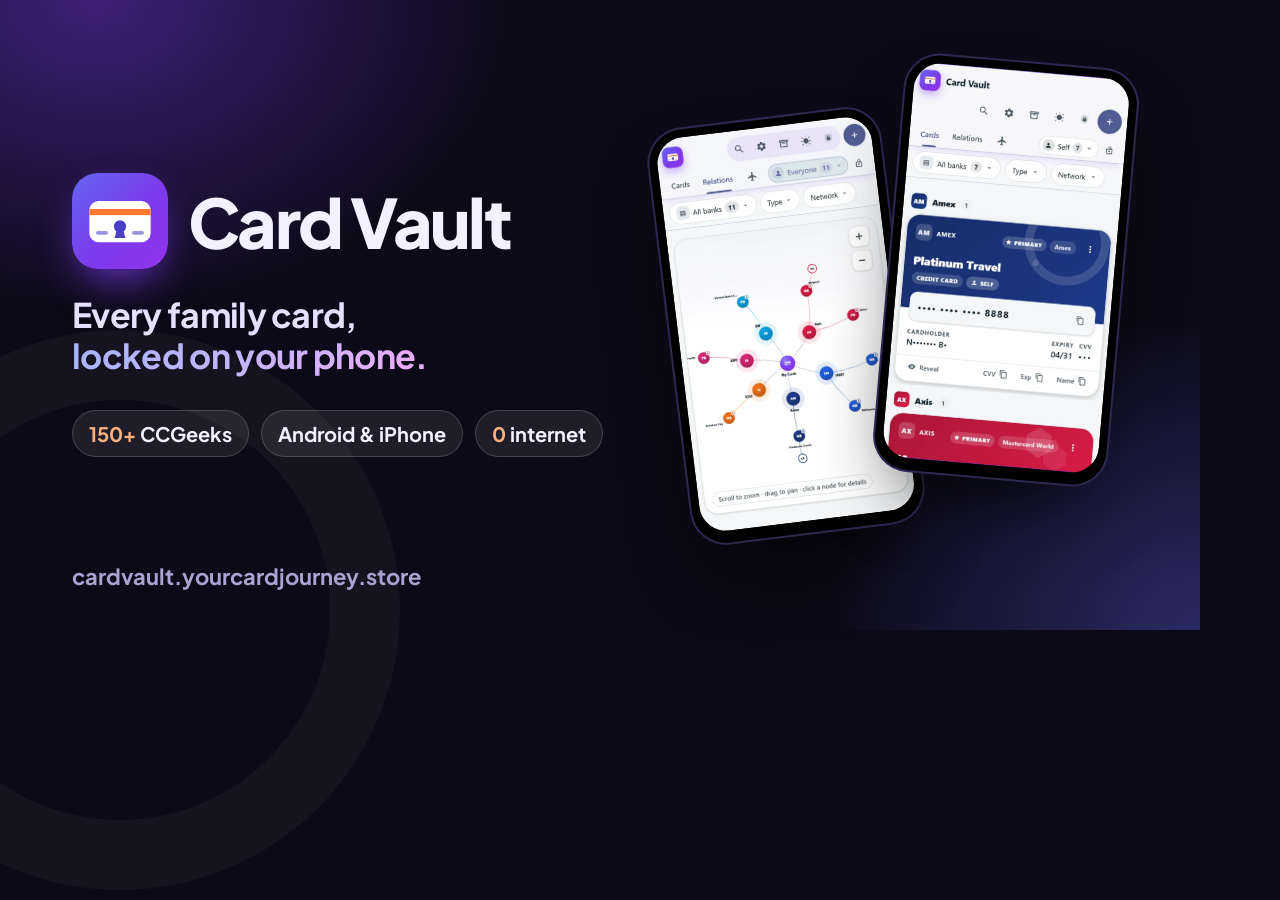
==== tools/og.html @ 08d08ed6 "Share cover image + Open Graph / X card tags for link previews Co-Authored-By: Claude Opus 5.5 <nore" ====
<!doctype html>
<!-- Source for assets/og-cover.jpg (1200x630 WhatsApp / X share card).
     Regenerate: python tools/make-og.py -->
<html><head><meta charset="utf-8">
<link href="https://fonts.googleapis.com/css2?family=Plus+Jakarta+Sans:wght@600;700;800&display=swap" rel="stylesheet">
<style>
*{margin:0;box-sizing:border-box}
body{width:1200px;height:630px;overflow:hidden;background:#0c0a18;font-family:"Plus Jakarta Sans",sans-serif;color:#f3f1ff;position:relative}
.glow{position:absolute;inset:0;background:radial-gradient(700px 520px at 8% 0%,rgba(124,58,237,.45),transparent 60%),radial-gradient(620px 520px at 100% 100%,rgba(99,102,241,.35),transparent 60%)}
.ring{position:absolute;left:-160px;bottom:-260px;width:560px;height:560px;border-radius:50%;border:70px solid rgba(255,255,255,.035)}
.left{position:absolute;left:72px;top:0;bottom:0;width:560px;display:flex;flex-direction:column;justify-content:center}
.brand{display:flex;align-items:center;gap:20px}
.brand img{width:96px;height:96px;border-radius:26px;box-shadow:0 18px 40px -12px rgba(124,58,237,.9)}
.brand b{font-size:68px;font-weight:800;letter-spacing:-.04em;line-height:1}
.tag{margin-top:26px;font-size:34px;font-weight:700;line-height:1.2;letter-spacing:-.02em;color:#e6e0ff}
.tag em{font-style:normal;background:linear-gradient(135deg,#a5b4fc,#c4b5fd 50%,#f0abfc);-webkit-background-clip:text;background-clip:text;color:transparent}
.chips{display:flex;gap:12px;margin-top:34px;flex-wrap:wrap}
.chip{padding:10px 16px;border-radius:999px;background:rgba(255,255,255,.08);border:1px solid rgba(255,255,255,.16);font-size:20px;font-weight:700;white-space:nowrap}
.chip b{color:#ffb27f}
.url{position:absolute;left:72px;bottom:40px;font-size:22px;font-weight:700;color:#a9a3cf}
.phones{position:absolute;right:40px;top:0;bottom:0;width:520px}
.ph{position:absolute;width:232px;aspect-ratio:9/16;border-radius:34px;padding:8px;background:#000;box-shadow:0 0 0 2px #2c2850,0 40px 80px -30px rgba(0,0,0,.9)}
.ph img{width:100%;height:100%;object-fit:cover;object-position:top;border-radius:27px}
.p1{left:30px;top:118px;transform:rotate(-7deg)}
.p2{left:250px;top:62px;transform:rotate(5deg);z-index:2}
</style></head>
<body>
<div class="glow"></div><div class="ring"></div>
<div class="left">
  <div class="brand"><img src="../assets/favicon.svg"><b>Card Vault</b></div>
  <p class="tag">Every family card,<br><em>locked on your phone.</em></p>
  <div class="chips">
    <span class="chip"><b>150+</b> CCGeeks</span>
    <span class="chip">Android &amp; iPhone</span>
    <span class="chip"><b>0</b> internet</span>
  </div>
</div>
<div class="url">cardvault.yourcardjourney.store</div>
<div class="phones">
  <div class="ph p1"><img src="../assets/09-relations-map.webp"></div>
  <div class="ph p2"><img src="../assets/01-cards.webp"></div>
</div>
</body></html>
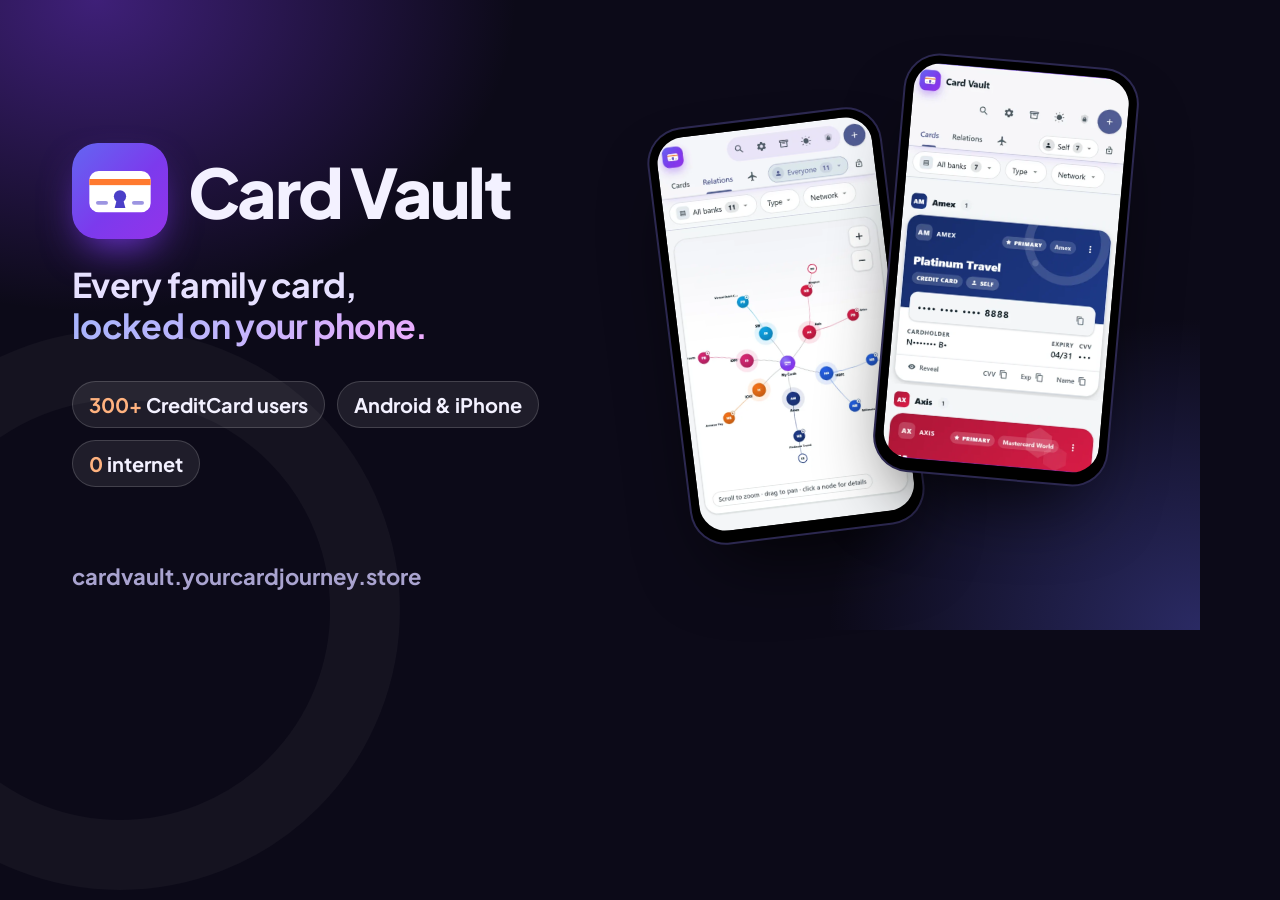
==== commit 7cb4d35b: "Share image: 300+ CreditCard users, new file name so X/WhatsApp refetch Co-Authored-By: Claude Opus " ====
--- a/tools/og.html
+++ b/tools/og.html
@@ -30,7 +30,7 @@
   <div class="brand"><img src="../assets/favicon.svg"><b>Card Vault</b></div>
   <p class="tag">Every family card,<br><em>locked on your phone.</em></p>
   <div class="chips">
-    <span class="chip"><b>150+</b> CCGeeks</span>
+    <span class="chip"><b>300+</b> CreditCard users</span>
     <span class="chip">Android &amp; iPhone</span>
     <span class="chip"><b>0</b> internet</span>
   </div>
